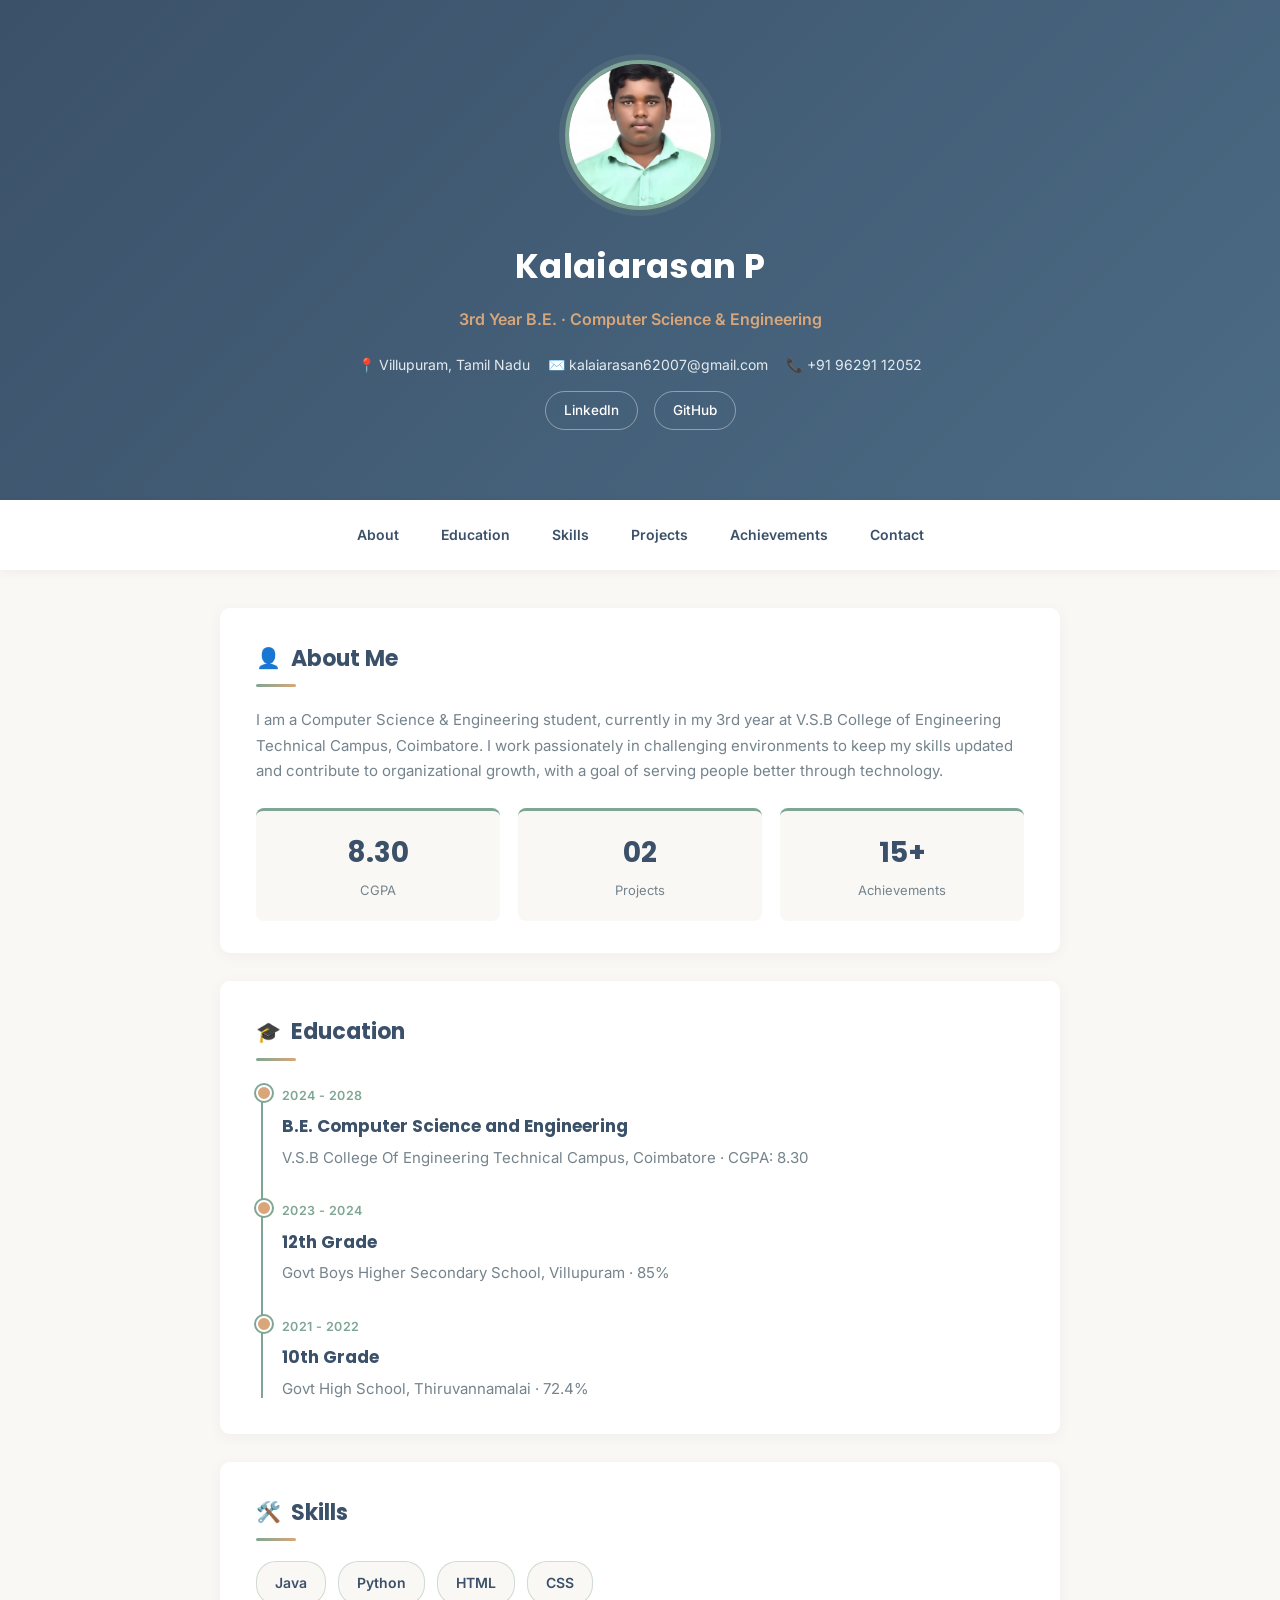
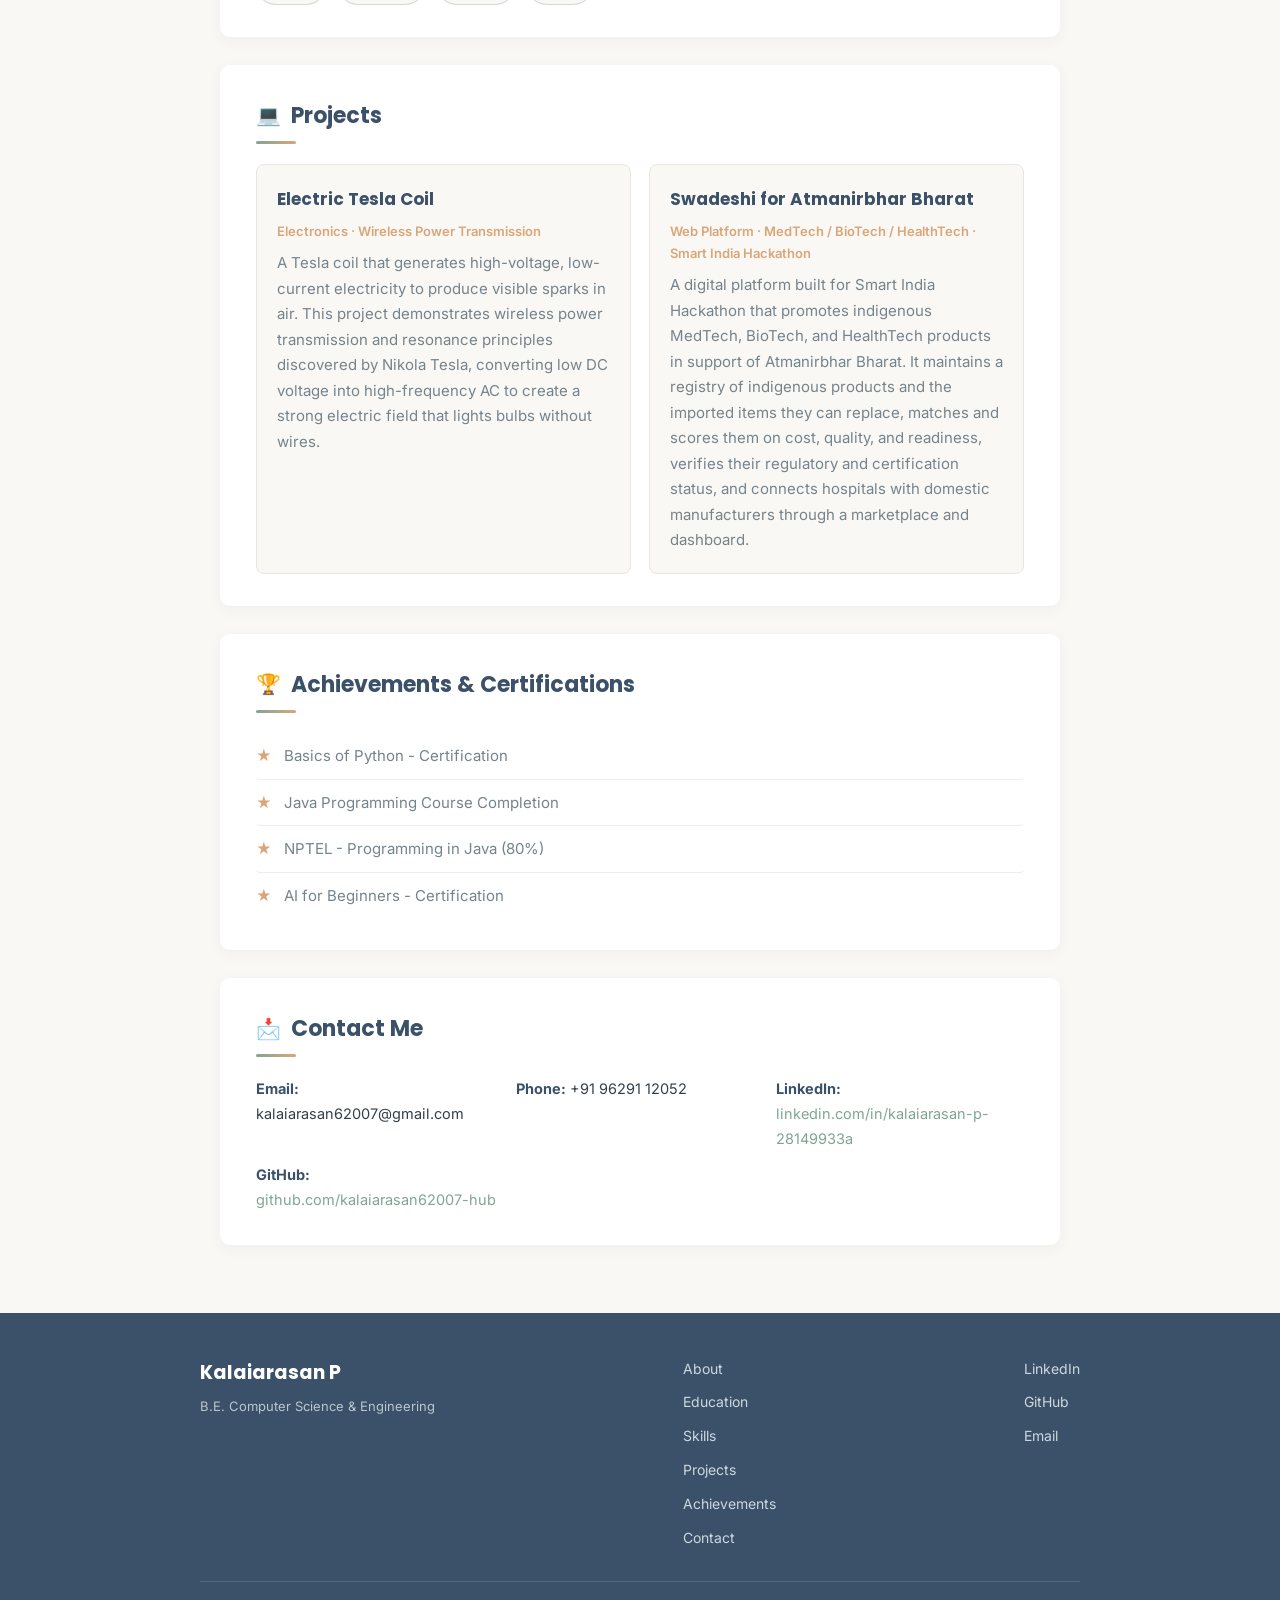
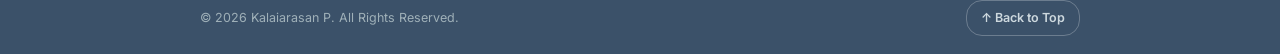
==== portfolio/index.html @ b6a76f82 "initialize commit" ====
<!DOCTYPE html>
<html lang="en">
<head>
<meta charset="UTF-8">
<meta name="viewport" content="width=device-width, initial-scale=1.0">
<title>Kalaiarasan P - Bio Data</title>
<link rel="preconnect" href="https://fonts.googleapis.com">
<link href="https://fonts.googleapis.com/css2?family=Poppins:wght@500;600;700&family=Inter:wght@400;500;600&display=swap" rel="stylesheet">
<link rel="stylesheet" href="style.css">
</head>
<body>

  <!-- Header / Hero Section -->
  <header id="top">
    <div class="header-content">
      <div class="profile-photo">
        <img src="kalai.jpg" alt="Kalaiarasan P">
      </div>
      <h1>Kalaiarasan P</h1>
      <p class="subtitle">3rd Year B.E. &middot; Computer Science &amp; Engineering</p>

      <div class="contact-info">
        <span>📍 Villupuram, Tamil Nadu</span>
        <span>✉️ kalaiarasan62007@gmail.com</span>
        <span>📞 +91 96291 12052</span>
      </div>

      <div class="social-links">
        <a href="https://www.linkedin.com/in/kalaiarasan-p-28149933a" target="_blank">LinkedIn</a>
        <a href="https://github.com/kalaiarasan62007-hub" target="_blank">GitHub</a>
      </div>
    </div>
  </header>

  <!-- Navigation -->
  <nav>
    <a href="#about">About</a>
    <a href="#education">Education</a>
    <a href="#skills">Skills</a>
    <a href="#projects">Projects</a>
    <a href="#achievements">Achievements</a>
    <a href="#contact">Contact</a>
  </nav>

  <main>

    <!-- About Section -->
    <section id="about">
      <h2><span class="icon">👤</span>About Me</h2>
      <p>
        I am a Computer Science &amp; Engineering student, currently in my 3rd year at
        V.S.B College of Engineering Technical Campus, Coimbatore. I work passionately
        in challenging environments to keep my skills updated and contribute to
        organizational growth, with a goal of serving people better through technology.
      </p>

      <div class="stat-row">
        <div class="stat-box">
          <span class="stat-num">8.30</span>
          <span class="stat-label">CGPA</span>
        </div>
        <div class="stat-box">
          <span class="stat-num">02</span>
          <span class="stat-label">Projects</span>
        </div>
        <div class="stat-box">
          <span class="stat-num">15+</span>
          <span class="stat-label">Achievements</span>
        </div>
      </div>
    </section>

    <!-- Education Section -->
    <section id="education">
      <h2><span class="icon">🎓</span>Education</h2>

      <div class="timeline">
        <div class="timeline-item">
          <span class="timeline-year">2024 - 2028</span>
          <h3>B.E. Computer Science and Engineering</h3>
          <p>V.S.B College Of Engineering Technical Campus, Coimbatore &middot; CGPA: 8.30</p>
        </div>
        <div class="timeline-item">
          <span class="timeline-year">2023 - 2024</span>
          <h3>12th Grade</h3>
          <p>Govt Boys Higher Secondary School, Villupuram &middot; 85%</p>
        </div>
        <div class="timeline-item">
          <span class="timeline-year">2021 - 2022</span>
          <h3>10th Grade</h3>
          <p>Govt High School, Thiruvannamalai &middot; 72.4%</p>
        </div>
      </div>
    </section>

    <!-- Skills Section -->
    <section id="skills">
      <h2><span class="icon">🛠️</span>Skills</h2>
      <ul class="skills-list">
        <li>Java</li>
        <li>Python</li>
        <li>HTML</li>
        <li>CSS</li>
      </ul>
    </section>

    <!-- Projects Section -->
    <section id="projects">
      <h2><span class="icon">💻</span>Projects</h2>

      <div class="project-grid">
        <div class="project-card">
          <h3>Electric Tesla Coil</h3>
          <p class="tech-stack">Electronics &middot; Wireless Power Transmission</p>
          <p>A Tesla coil that generates high-voltage, low-current electricity to
             produce visible sparks in air. This project demonstrates wireless
             power transmission and resonance principles discovered by Nikola
             Tesla, converting low DC voltage into high-frequency AC to create
             a strong electric field that lights bulbs without wires.</p>
        </div>

        <div class="project-card">
          <h3>Swadeshi for Atmanirbhar Bharat</h3>
          <p class="tech-stack">Web Platform &middot; MedTech / BioTech / HealthTech &middot; Smart India Hackathon</p>
          <p>A digital platform built for Smart India Hackathon that promotes
             indigenous MedTech, BioTech, and HealthTech products in support of
             Atmanirbhar Bharat. It maintains a registry of indigenous products
             and the imported items they can replace, matches and scores them
             on cost, quality, and readiness, verifies their regulatory and
             certification status, and connects hospitals with domestic
             manufacturers through a marketplace and dashboard.</p>
        </div>
      </div>
    </section>

    <!-- Achievements Section -->
    <section id="achievements">
      <h2><span class="icon">🏆</span>Achievements &amp; Certifications</h2>
      <ul class="achievement-list">
        <li>Basics of Python - Certification</li>
        <li>Java Programming Course Completion</li>
        <li>NPTEL - Programming in Java (80%)</li>
        <li>AI for Beginners - Certification</li>
      </ul>
    </section>

    <!-- Contact Section -->
    <section id="contact">
      <h2><span class="icon">📩</span>Contact Me</h2>
      <div class="contact-grid">
        <p><strong>Email:</strong> kalaiarasan62007@gmail.com</p>
        <p><strong>Phone:</strong> +91 96291 12052</p>
        <p><strong>LinkedIn:</strong> <a href="https://www.linkedin.com/in/kalaiarasan-p-28149933a" target="_blank">linkedin.com/in/kalaiarasan-p-28149933a</a></p>
        <p><strong>GitHub:</strong> <a href="https://github.com/kalaiarasan62007-hub" target="_blank">github.com/kalaiarasan62007-hub</a></p>
      </div>
    </section>

  </main>

  <footer>
    <div class="footer-content">
      <div class="footer-brand">
        <h3>Kalaiarasan P</h3>
        <p>B.E. Computer Science &amp; Engineering</p>
      </div>

      <div class="footer-links">
        <a href="#about">About</a>
        <a href="#education">Education</a>
        <a href="#skills">Skills</a>
        <a href="#projects">Projects</a>
        <a href="#achievements">Achievements</a>
        <a href="#contact">Contact</a>
      </div>

      <div class="footer-social">
        <a href="https://www.linkedin.com/in/kalaiarasan-p-28149933a" target="_blank">LinkedIn</a>
        <a href="https://github.com/kalaiarasan62007-hub" target="_blank">GitHub</a>
        <a href="mailto:kalaiarasan62007@gmail.com">Email</a>
      </div>
    </div>

    <div class="footer-bottom">
      <p>&copy; 2026 Kalaiarasan P. All Rights Reserved.</p>
      <a href="#top" class="back-to-top">↑ Back to Top</a>
    </div>
  </footer>

</body>
</html>
---- portfolio/style.css ----
/* ---------- General Reset ---------- */
* {
  margin: 0;
  padding: 0;
  box-sizing: border-box;
}

:root {
  --slate: #3B5169;
  --slate-light: #4C6B85;
  --sage: #7FA694;
  --peach: #D9A679;
  --cream: #FAF8F5;
  --text-dark: #33404A;
  --text-muted: #74838C;
}

body {
  font-family: 'Inter', Arial, sans-serif;
  background-color: var(--cream);
  color: var(--text-dark);
  line-height: 1.7;
}

h1, h2, h3 {
  font-family: 'Poppins', sans-serif;
}

a {
  color: var(--sage);
  text-decoration: none;
}

a:hover {
  text-decoration: underline;
}

/* ---------- Header / Hero ---------- */
header {
  background: linear-gradient(135deg, var(--slate) 0%, var(--slate-light) 100%);
  color: #ffffff;
  text-align: center;
  padding: 60px 20px 70px;
  position: relative;
}

.header-content {
  max-width: 700px;
  margin: 0 auto;
}

.profile-photo img {
  width: 150px;
  height: 150px;
  border-radius: 50%;
  object-fit: cover;
  border: 4px solid var(--sage);
  box-shadow: 0 0 0 6px rgba(127, 166, 148, 0.18);
  margin-bottom: 20px;
  transition: transform 0.3s ease;
}

.profile-photo img:hover {
  transform: scale(1.04);
}

header h1 {
  font-size: 34px;
  font-weight: 700;
  margin-bottom: 10px;
  letter-spacing: 0.3px;
}

.subtitle {
  font-size: 16px;
  color: var(--peach);
  font-weight: 600;
  margin-bottom: 20px;
}

.contact-info {
  display: flex;
  justify-content: center;
  flex-wrap: wrap;
  gap: 18px;
  font-size: 14px;
  color: #e4ebef;
  margin-bottom: 14px;
}

.social-links a {
  display: inline-block;
  color: #ffffff;
  border: 1px solid rgba(255,255,255,0.4);
  padding: 7px 18px;
  border-radius: 20px;
  font-size: 13.5px;
  font-weight: 500;
  margin: 0 6px;
  transition: background-color 0.25s ease, border-color 0.25s ease;
}

.social-links a:hover {
  background-color: var(--sage);
  border-color: var(--sage);
  text-decoration: none;
}

/* ---------- Navigation ---------- */
nav {
  background-color: #ffffff;
  display: flex;
  justify-content: center;
  flex-wrap: wrap;
  gap: 6px;
  padding: 14px 10px;
  position: sticky;
  top: 0;
  z-index: 10;
  box-shadow: 0 2px 10px rgba(0,0,0,0.05);
}

nav a {
  color: var(--slate);
  padding: 9px 18px;
  border-radius: 6px;
  font-size: 14px;
  font-weight: 600;
  transition: background-color 0.2s ease, color 0.2s ease;
}

nav a:hover {
  background-color: var(--sage);
  color: #ffffff;
  text-decoration: none;
}

/* ---------- Main / Sections ---------- */
main {
  max-width: 880px;
  margin: 0 auto;
  padding: 10px 20px;
}

section {
  background-color: #ffffff;
  border-radius: 10px;
  padding: 32px 36px;
  margin: 28px 0;
  box-shadow: 0 3px 14px rgba(59, 81, 105, 0.06);
}

section h2 {
  font-size: 22px;
  color: var(--slate);
  margin-bottom: 20px;
  display: flex;
  align-items: center;
  gap: 10px;
}

section h2 .icon {
  font-size: 20px;
}

section p {
  font-size: 15px;
  color: var(--text-muted);
}

/* ---------- About / Stats ---------- */
.stat-row {
  display: flex;
  gap: 18px;
  margin-top: 24px;
  flex-wrap: wrap;
}

.stat-box {
  flex: 1;
  min-width: 120px;
  background-color: var(--cream);
  border-radius: 8px;
  text-align: center;
  padding: 18px 10px;
  border-top: 3px solid var(--sage);
}

.stat-num {
  display: block;
  font-family: 'Poppins', sans-serif;
  font-size: 28px;
  font-weight: 700;
  color: var(--slate);
}

.stat-label {
  font-size: 13px;
  color: var(--text-muted);
}

/* ---------- Education Timeline ---------- */
.timeline {
  position: relative;
  padding-left: 26px;
}

.timeline::before {
  content: "";
  position: absolute;
  left: 5px;
  top: 4px;
  bottom: 4px;
  width: 2px;
  background-color: var(--sage);
}

.timeline-item {
  position: relative;
  margin-bottom: 26px;
}

.timeline-item:last-child {
  margin-bottom: 0;
}

.timeline-item::before {
  content: "";
  position: absolute;
  left: -26px;
  top: 4px;
  width: 12px;
  height: 12px;
  border-radius: 50%;
  background-color: var(--peach);
  border: 2px solid #ffffff;
  box-shadow: 0 0 0 2px var(--sage);
}

.timeline-year {
  font-size: 12.5px;
  font-weight: 600;
  color: var(--sage);
  text-transform: uppercase;
  letter-spacing: 0.4px;
}

.timeline-item h3 {
  font-size: 17px;
  color: var(--slate);
  margin: 4px 0 4px;
}

/* ---------- Skills ---------- */
.skills-list {
  list-style: none;
  display: flex;
  flex-wrap: wrap;
  gap: 12px;
}

.skills-list li {
  background-color: var(--cream);
  color: var(--slate);
  border: 1px solid rgba(127, 166, 148, 0.35);
  padding: 9px 18px;
  border-radius: 20px;
  font-size: 14px;
  font-weight: 600;
  transition: background-color 0.2s ease, transform 0.2s ease;
}

.skills-list li:hover {
  background-color: var(--sage);
  color: #ffffff;
  transform: translateY(-2px);
}

/* ---------- Projects ---------- */
.project-grid {
  display: grid;
  grid-template-columns: repeat(auto-fit, minmax(240px, 1fr));
  gap: 18px;
}

.project-card {
  border: 1px solid #e9e5df;
  border-radius: 8px;
  padding: 20px;
  background-color: var(--cream);
  transition: transform 0.25s ease, box-shadow 0.25s ease;
}

.project-card:hover {
  transform: translateY(-5px);
  box-shadow: 0 10px 24px rgba(59, 81, 105, 0.1);
}

.project-card h3 {
  color: var(--slate);
  font-size: 17px;
  margin-bottom: 6px;
}

.tech-stack {
  color: var(--peach);
  font-size: 13px;
  font-weight: 600;
  margin-bottom: 8px !important;
}

/* ---------- Achievements ---------- */
.achievement-list {
  list-style: none;
}

.achievement-list li {
  padding: 10px 0 10px 28px;
  position: relative;
  font-size: 15px;
  color: var(--text-muted);
  border-bottom: 1px solid #f0ece6;
}

.achievement-list li:last-child {
  border-bottom: none;
}

.achievement-list li::before {
  content: "★";
  position: absolute;
  left: 0;
  color: var(--peach);
}

/* ---------- Contact ---------- */
.contact-grid {
  display: grid;
  grid-template-columns: repeat(auto-fit, minmax(200px, 1fr));
  gap: 12px;
}

.contact-grid p {
  color: var(--text-dark);
  font-size: 14.5px;
}

.contact-grid strong {
  color: var(--slate);
}

/* ---------- Footer ---------- */
footer {
  background-color: var(--slate);
  color: #cdd8de;
  margin-top: 30px;
  padding: 44px 20px 0;
}

.footer-content {
  max-width: 880px;
  margin: 0 auto;
  display: flex;
  flex-wrap: wrap;
  justify-content: space-between;
  gap: 28px;
  padding-bottom: 32px;
  border-bottom: 1px solid rgba(255,255,255,0.12);
}

.footer-brand h3 {
  color: #ffffff;
  font-size: 19px;
  margin-bottom: 6px;
}

.footer-brand p {
  font-size: 13px;
  color: #b9c6cd;
}

.footer-links, .footer-social {
  display: flex;
  flex-direction: column;
  gap: 10px;
}

.footer-links a, .footer-social a {
  color: #cdd8de;
  font-size: 14px;
  transition: color 0.2s ease;
}

.footer-links a:hover, .footer-social a:hover {
  color: var(--peach);
  text-decoration: none;
}

.footer-bottom {
  max-width: 880px;
  margin: 0 auto;
  display: flex;
  justify-content: space-between;
  align-items: center;
  flex-wrap: wrap;
  gap: 10px;
  padding: 18px 0;
  font-size: 12.5px;
  color: #9fb0b8;
}

.back-to-top {
  color: #cdd8de;
  font-size: 12.5px;
  font-weight: 600;
  border: 1px solid rgba(255,255,255,0.25);
  padding: 6px 14px;
  border-radius: 16px;
  transition: background-color 0.2s ease, color 0.2s ease;
}

.back-to-top:hover {
  background-color: var(--sage);
  color: #ffffff;
  text-decoration: none;
}

@media (max-width: 600px) {
  .footer-content {
    flex-direction: column;
  }

  .footer-bottom {
    flex-direction: column;
    text-align: center;
  }
}

/* ---------- Responsive ---------- */
@media (max-width: 600px) {
  header {
    padding: 44px 16px 54px;
  }

  section {
    padding: 24px 20px;
  }

  nav {
    gap: 2px;
  }

  nav a {
    padding: 8px 12px;
    font-size: 13px;
  }
}

/* ---------- Extra Hover & Entrance Animations ---------- */

/* Fade-in animation for page load */
@keyframes fadeInUp {
  from { opacity: 0; transform: translateY(18px); }
  to   { opacity: 1; transform: translateY(0); }
}

.header-content {
  animation: fadeInUp 0.8s ease both;
}

section {
  animation: fadeInUp 0.7s ease both;
}

section:nth-of-type(1) { animation-delay: 0.05s; }
section:nth-of-type(2) { animation-delay: 0.1s; }
section:nth-of-type(3) { animation-delay: 0.15s; }
section:nth-of-type(4) { animation-delay: 0.2s; }
section:nth-of-type(5) { animation-delay: 0.25s; }
section:nth-of-type(6) { animation-delay: 0.3s; }

/* Section hover lift */
section {
  transition: transform 0.3s ease, box-shadow 0.3s ease;
}

section:hover {
  transform: translateY(-3px);
  box-shadow: 0 10px 28px rgba(59, 81, 105, 0.1);
}

/* Section heading underline reveal */
section h2 {
  position: relative;
  padding-bottom: 10px;
}

section h2::after {
  content: "";
  position: absolute;
  left: 0;
  bottom: 0;
  width: 40px;
  height: 3px;
  background: linear-gradient(90deg, var(--sage), var(--peach));
  border-radius: 2px;
  transition: width 0.35s ease;
}

section:hover h2::after {
  width: 90px;
}

/* Nav underline animation */
nav a {
  position: relative;
}

nav a::after {
  content: "";
  position: absolute;
  left: 50%;
  bottom: 2px;
  width: 0;
  height: 2px;
  background-color: var(--peach);
  transition: width 0.25s ease, left 0.25s ease;
}

nav a:hover::after {
  width: 60%;
  left: 20%;
}

/* Stat box hover */
.stat-box {
  transition: transform 0.25s ease, box-shadow 0.25s ease, background-color 0.25s ease;
}

.stat-box:hover {
  transform: translateY(-5px);
  box-shadow: 0 10px 20px rgba(59, 81, 105, 0.12);
  background-color: #ffffff;
}

.stat-box:hover .stat-num {
  color: var(--sage);
}

/* Timeline item hover */
.timeline-item {
  transition: transform 0.25s ease;
  border-radius: 6px;
}

.timeline-item:hover {
  transform: translateX(6px);
}

.timeline-item:hover::before {
  background-color: var(--sage);
  box-shadow: 0 0 0 3px var(--peach);
}

.timeline-item:hover h3 {
  color: var(--sage);
}

/* Achievement list hover */
.achievement-list li {
  transition: background-color 0.2s ease, padding-left 0.2s ease, color 0.2s ease;
  border-radius: 4px;
}

.achievement-list li:hover {
  background-color: var(--cream);
  padding-left: 34px;
  color: var(--text-dark);
}

.achievement-list li:hover::before {
  color: var(--sage);
}

/* Contact grid link hover */
.contact-grid a {
  transition: color 0.2s ease, padding-left 0.2s ease;
  display: inline-block;
}

.contact-grid a:hover {
  color: var(--sage);
  padding-left: 4px;
}

/* Project card title hover color shift */
.project-card h3 {
  transition: color 0.25s ease;
}

.project-card:hover h3 {
  color: var(--sage);
}

/* Skill tag pop-in on hover (slight rotation for playful touch) */
.skills-list li {
  transition: background-color 0.2s ease, transform 0.25s ease, box-shadow 0.25s ease;
}

.skills-list li:hover {
  transform: translateY(-3px) scale(1.04);
  box-shadow: 0 6px 14px rgba(127, 166, 148, 0.3);
}

/* Smooth scroll offset so sticky nav doesn't overlap anchors */
section, header#top {
  scroll-margin-top: 70px;
}

html {
  scroll-behavior: smooth;
}
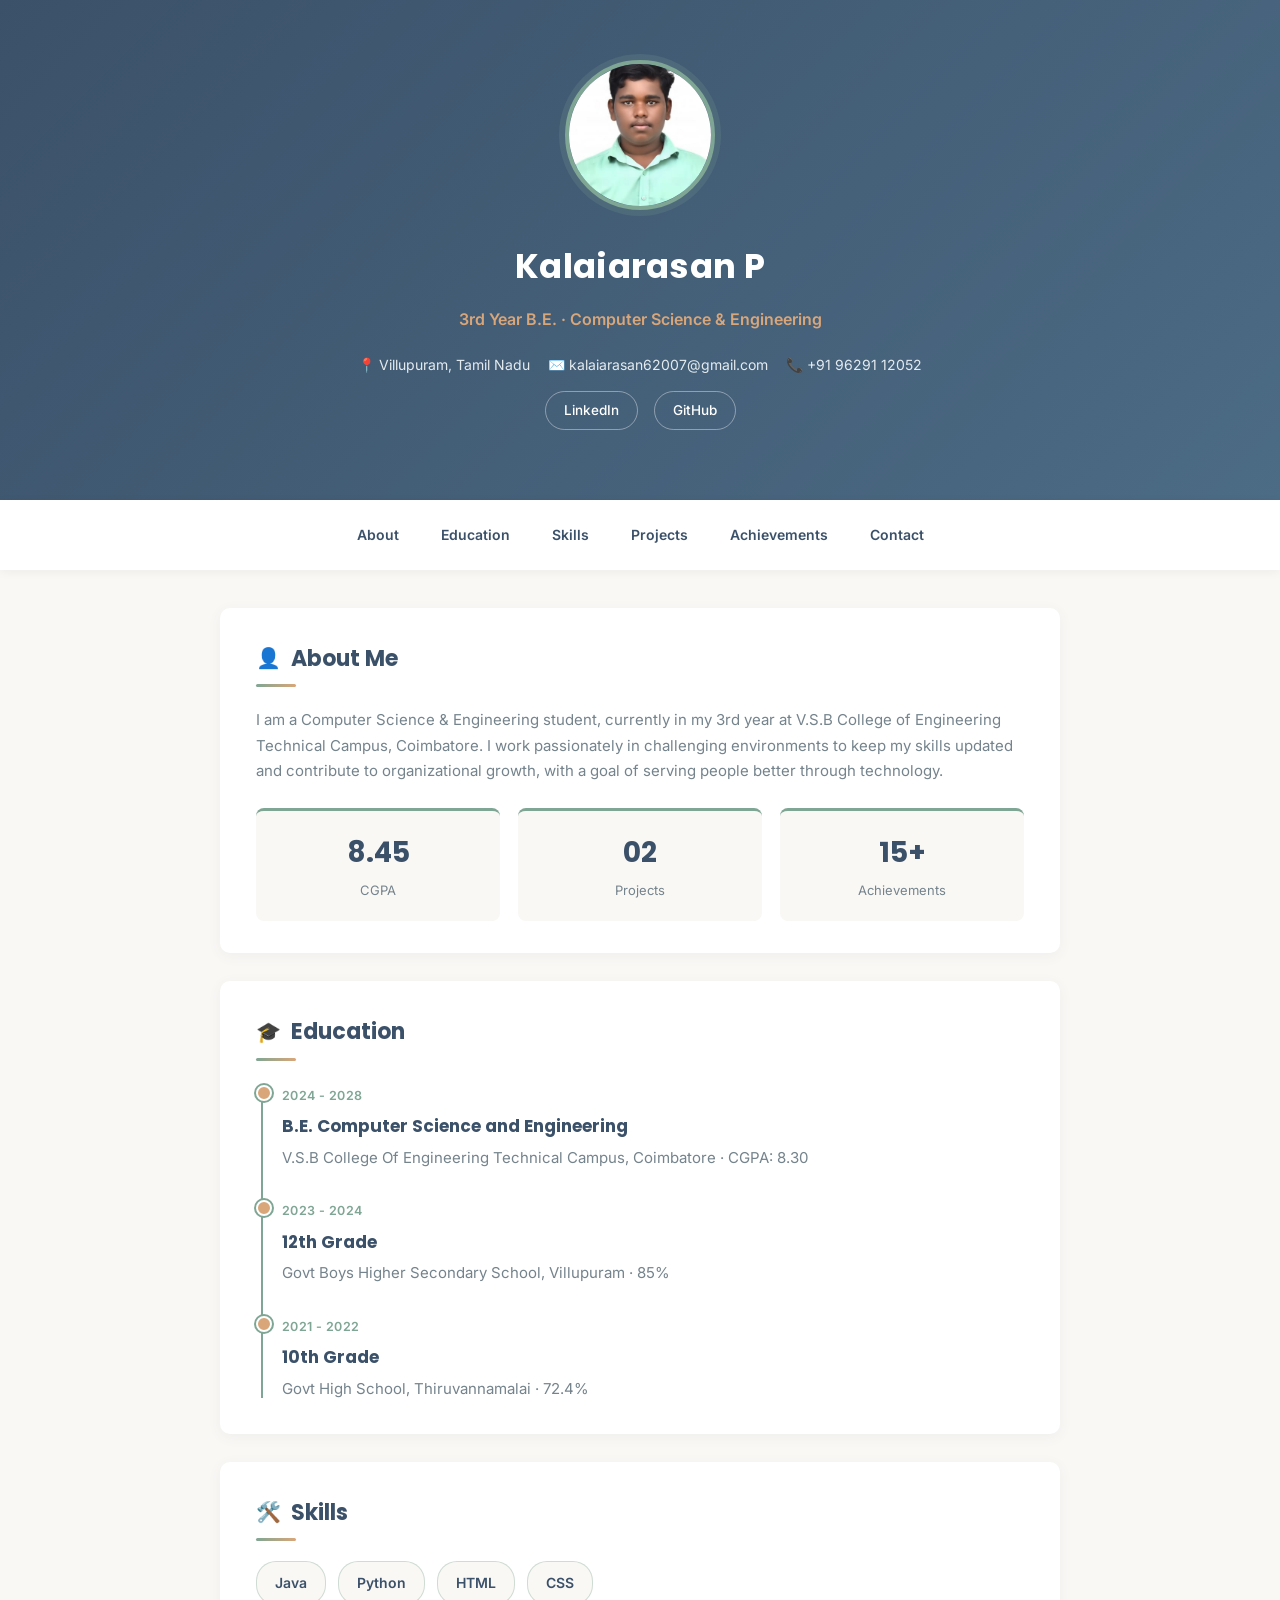
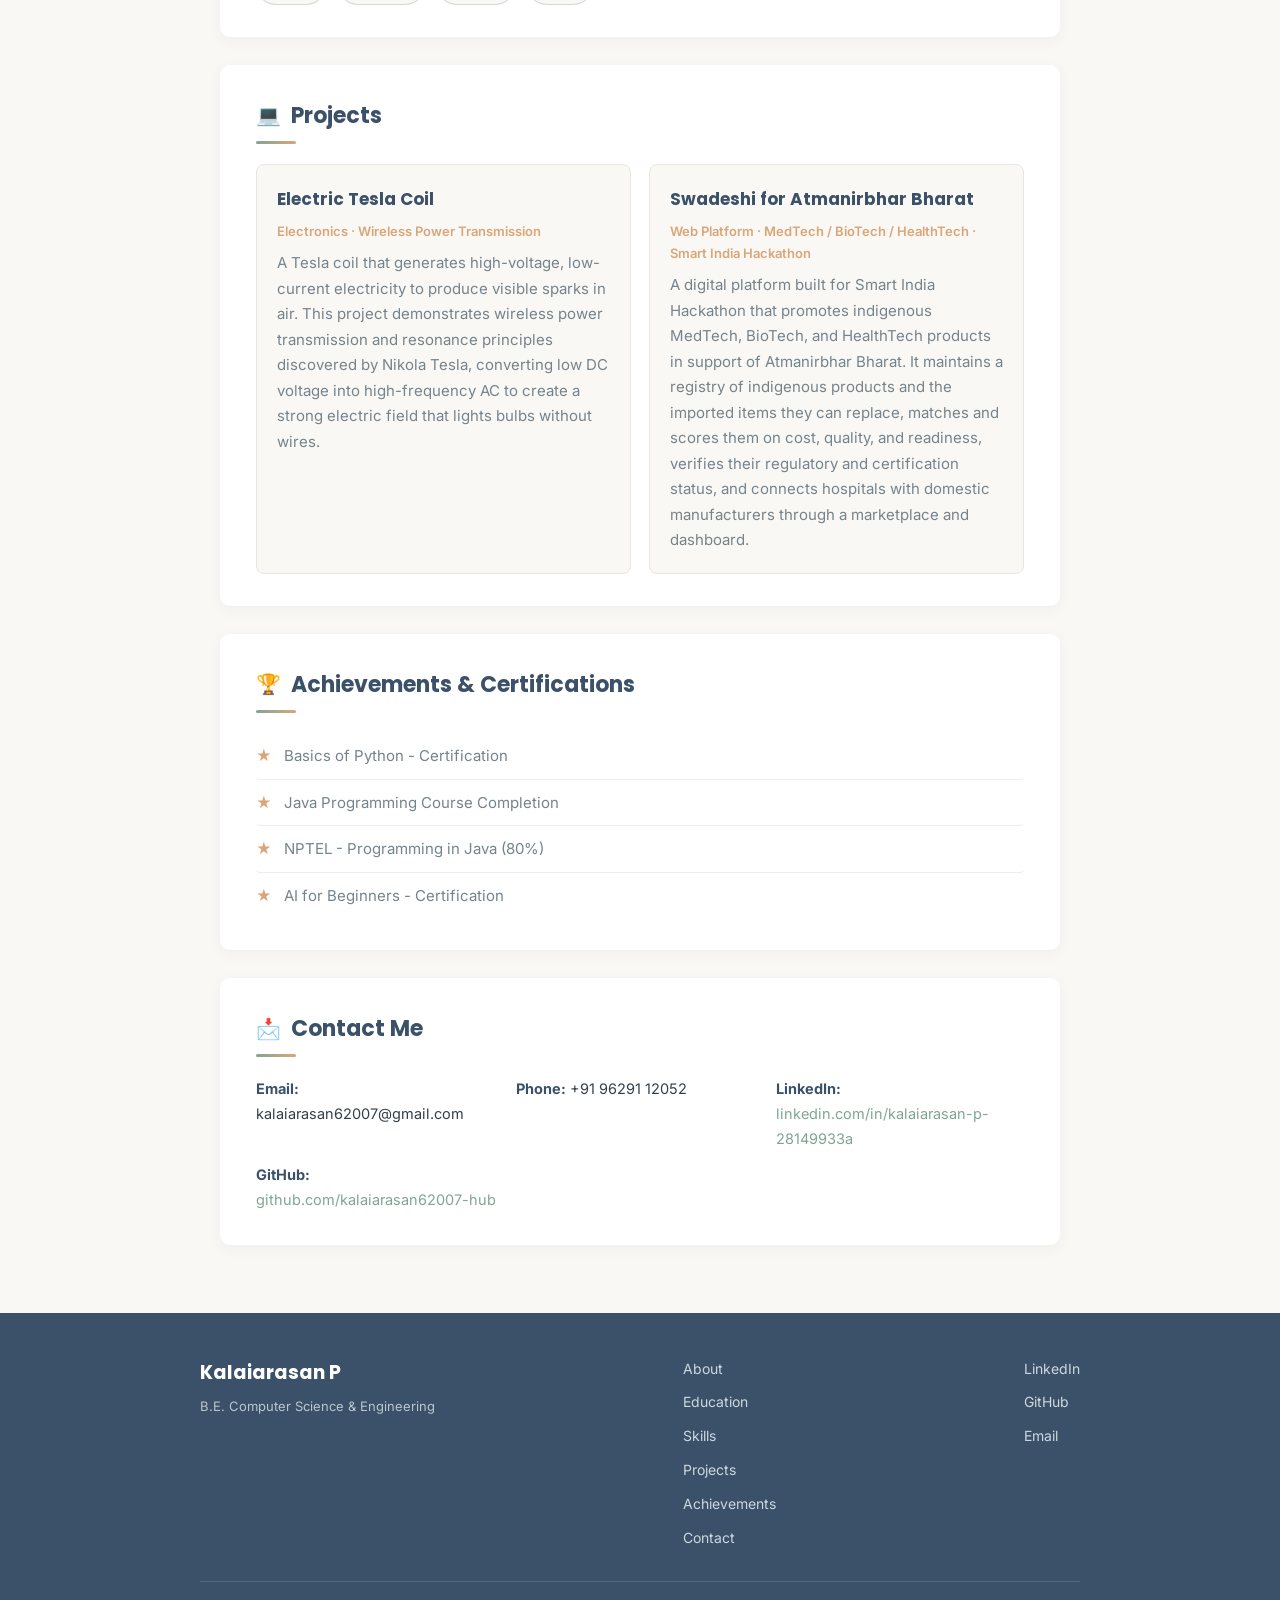
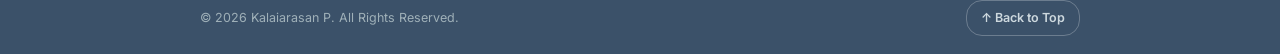
==== commit ce1771aa: "js2" ====
--- a/portfolio/index.html
+++ b/portfolio/index.html
@@ -56,7 +56,7 @@
 
       <div class="stat-row">
         <div class="stat-box">
-          <span class="stat-num">8.30</span>
+          <span class="stat-num">8.45</span>
           <span class="stat-label">CGPA</span>
         </div>
         <div class="stat-box">
